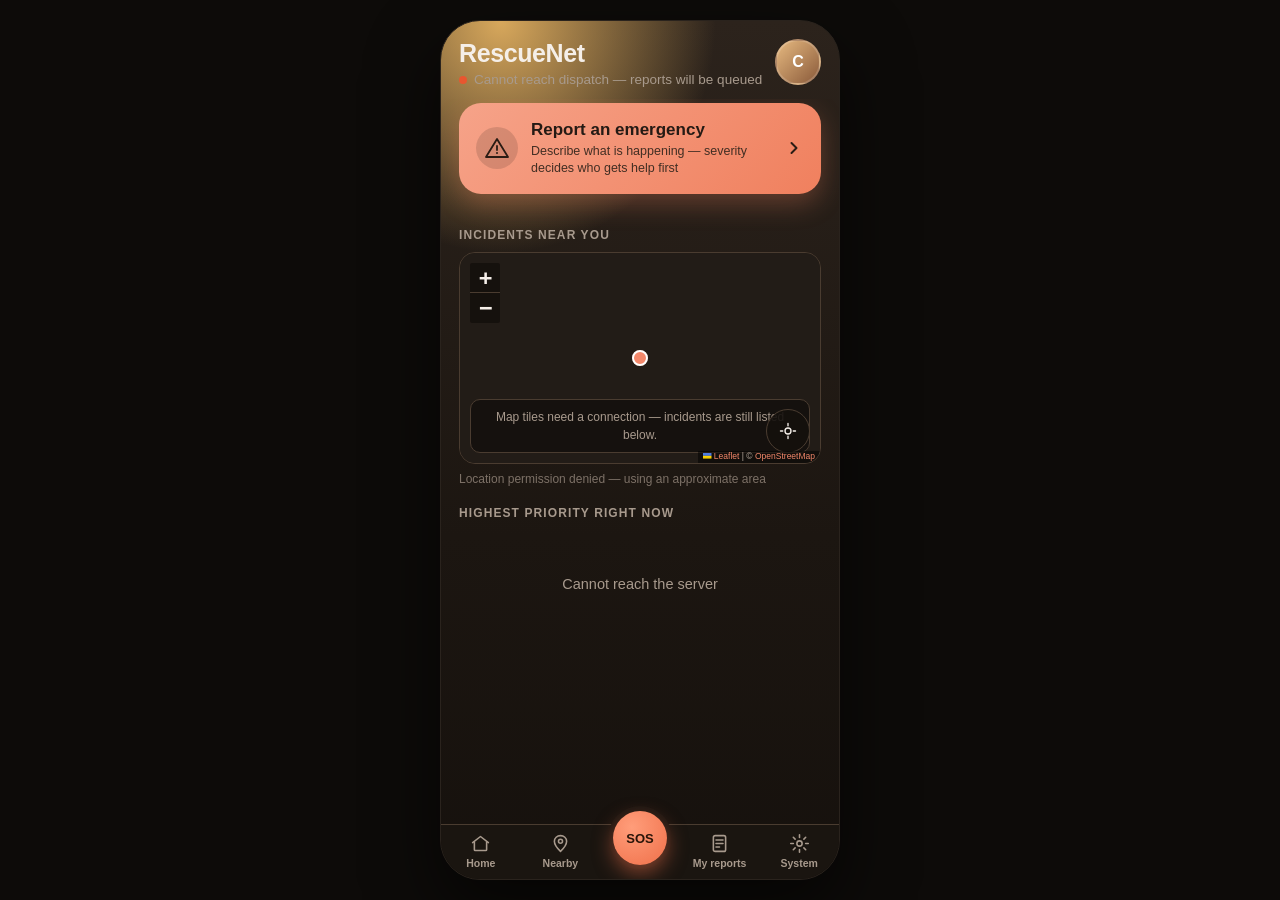
==== frontend/index.html @ 05606536 "Frontend: citizen PWA and control room, wired to the real backend Adapts the supplied mockup into tw" ====
<!DOCTYPE html>
<html lang="en">
<head>
<meta charset="UTF-8">
<!-- viewport-fit=cover so the app can paint under the notch and home bar; the
     safe-area insets in the CSS keep content clear of both. -->
<meta name="viewport" content="width=device-width, initial-scale=1, viewport-fit=cover, maximum-scale=5">
<meta name="theme-color" content="#16110d">
<meta name="apple-mobile-web-app-capable" content="yes">
<meta name="apple-mobile-web-app-status-bar-style" content="black-translucent">
<meta name="description" content="RescueNet — report an emergency and get help by severity, not by queue position.">
<title>RescueNet</title>
<link rel="manifest" href="manifest.webmanifest">
<link rel="icon" href="icons/icon.svg" type="image/svg+xml">
<link rel="apple-touch-icon" href="icons/icon-180.png">
<link rel="stylesheet" href="assets/leaflet/leaflet.css">
<link rel="stylesheet" href="css/base.css">
<link rel="stylesheet" href="css/citizen.css">
<script src="assets/leaflet/leaflet.js" defer></script>
</head>
<body>

<div class="app" id="app">

  <!-- ============================ HOME ============================ -->
  <section class="screen" id="screen-home" data-root>
    <header class="home-head">
      <div class="grow">
        <h1>RescueNet</h1>
        <p class="status-line" id="systemStatus">Checking system…</p>
      </div>
      <button class="avatar" id="identityBtn" aria-label="Your reporter identity"></button>
    </header>

    <div id="connBanner"></div>

    <div class="scroll home-body">
      <button class="report-cta" id="reportCta">
        <span class="report-cta-icon" aria-hidden="true">
          <svg width="24" height="24" viewBox="0 0 24 24" fill="none"><path d="M12 3L1 21H23L12 3Z" stroke="#2a1c14" stroke-width="1.8" stroke-linejoin="round"/><path d="M12 10V14" stroke="#2a1c14" stroke-width="1.8" stroke-linecap="round"/><circle cx="12" cy="17" r="1" fill="#2a1c14"/></svg>
        </span>
        <span class="grow">
          <strong>Report an emergency</strong>
          <em>Describe what is happening — severity decides who gets help first</em>
        </span>
        <svg width="20" height="20" viewBox="0 0 24 24" fill="none" aria-hidden="true"><path d="M9 6L15 12L9 18" stroke="#2a1c14" stroke-width="2.4" stroke-linecap="round" stroke-linejoin="round"/></svg>
      </button>

      <div class="stat-grid" id="statGrid"></div>

      <div class="section-title">Incidents near you</div>
      <div class="map-shell">
        <div id="homeMap" class="map-canvas"></div>
        <button class="recenter" id="recenterBtn" aria-label="Recentre the map">
          <svg width="18" height="18" viewBox="0 0 24 24" fill="none"><circle cx="12" cy="12" r="4" stroke="currentColor" stroke-width="1.8"/><path d="M12 2V5M12 19V22M2 12H5M19 12H22" stroke="currentColor" stroke-width="1.8" stroke-linecap="round"/></svg>
        </button>
      </div>
      <p class="tiny dim gps-line" id="gpsLine">Locating…</p>

      <div class="section-title">Highest priority right now</div>
      <div id="homeQueue" class="stack"></div>
    </div>

    <nav class="tabbar" id="tabbar"></nav>
  </section>

  <!-- ============================ REPORT ============================ -->
  <section class="screen" id="screen-report">
    <header class="topbar">
      <button class="icon-btn" data-back aria-label="Back">
        <svg width="24" height="24" viewBox="0 0 24 24" fill="none"><path d="M15 5L8 12L15 19" stroke="currentColor" stroke-width="2.2" stroke-linecap="round" stroke-linejoin="round"/></svg>
      </button>
      <h2>Report an emergency</h2>
      <span class="icon-btn" aria-hidden="true"></span>
    </header>

    <div class="scroll pad">
      <label class="field-label" for="reportText">What is happening?</label>
      <textarea id="reportText" class="textarea" maxlength="5000" rows="5"
        placeholder="Describe the incident. Mention people trapped, injuries, children or elderly if you can — it changes how urgently this is handled."></textarea>
      <div class="spread tiny dim">
        <span id="severityHint">The more detail, the more accurately it is ranked.</span>
        <span id="reportCount">0/5000</span>
      </div>

      <div class="section-title">Photograph (optional)</div>
      <div class="photo-row">
        <label class="photo-btn">
          <input type="file" accept="image/*" capture="environment" id="cameraInput" hidden>
          <svg width="22" height="22" viewBox="0 0 24 24" fill="none"><path d="M4 8C4 6.9 4.9 6 6 6H8L9.5 4H14.5L16 6H18C19.1 6 20 6.9 20 8V17C20 18.1 19.1 19 18 19H6C4.9 19 4 18.1 4 17V8Z" stroke="currentColor" stroke-width="1.8" stroke-linejoin="round"/><circle cx="12" cy="12.5" r="3.5" stroke="currentColor" stroke-width="1.8"/></svg>
          <span>Camera</span>
        </label>
        <label class="photo-btn">
          <input type="file" accept="image/*" id="galleryInput" hidden>
          <svg width="22" height="22" viewBox="0 0 24 24" fill="none"><rect x="3" y="5" width="18" height="14" rx="2" stroke="currentColor" stroke-width="1.8"/><circle cx="8.5" cy="10" r="1.6" stroke="currentColor" stroke-width="1.6"/><path d="M4 17L9 13L12 15.5L15 12L20 16" stroke="currentColor" stroke-width="1.8" stroke-linejoin="round" stroke-linecap="round"/></svg>
          <span>Gallery</span>
        </label>
      </div>
      <div id="photoPreview"></div>

      <div class="section-title">Location</div>
      <div class="card location-card">
        <div class="location-map" id="reportMap"></div>
        <div class="location-meta">
          <div class="spread">
            <span class="muted tiny">Coordinates</span>
            <span class="tiny" id="reportCoords">—</span>
          </div>
          <div class="spread">
            <span class="muted tiny">GPS accuracy</span>
            <span class="tiny" id="reportAccuracy">—</span>
          </div>
          <p class="tiny dim" id="reportGeoNote"></p>
        </div>
      </div>

      <button class="btn btn-primary submit-gap" id="submitReport">Submit report</button>
      <p class="tiny dim center-text" id="submitNote">
        Filed under <b id="submitPseudonym"></b>. No name or phone number is required.
      </p>
    </div>
  </section>

  <!-- ============================ SOS ============================ -->
  <section class="screen is-modal" id="screen-sos">
    <div class="sos-body">
      <p class="sos-kicker">Emergency SOS</p>
      <div class="countdown">
        <svg viewBox="0 0 260 260" aria-hidden="true">
          <circle class="ring-bg" cx="130" cy="130" r="120"></circle>
          <circle class="ring" id="sosRing" cx="130" cy="130" r="120"></circle>
        </svg>
        <div class="countdown-center">
          <div class="countdown-number" id="sosNumber">5</div>
          <div class="countdown-label" id="sosLabel">Sending in…</div>
        </div>
      </div>
      <p class="sos-explain" id="sosExplain">
        A maximum-urgency report will be filed at your current location.
      </p>
      <div class="sos-actions">
        <button class="btn btn-ghost sos-cancel" id="sosCancel">Cancel</button>
        <button class="btn sos-send" id="sosSendNow">Send now</button>
      </div>
    </div>
  </section>

  <!-- ============================ NEARBY ============================ -->
  <section class="screen" id="screen-nearby">
    <header class="topbar">
      <button class="icon-btn" data-back aria-label="Back">
        <svg width="24" height="24" viewBox="0 0 24 24" fill="none"><path d="M15 5L8 12L15 19" stroke="currentColor" stroke-width="2.2" stroke-linecap="round" stroke-linejoin="round"/></svg>
      </button>
      <h2>Nearby incidents</h2>
      <button class="icon-btn" id="nearbyRefresh" aria-label="Refresh">
        <svg width="20" height="20" viewBox="0 0 24 24" fill="none"><path d="M20 12A8 8 0 1 1 17.7 6.3" stroke="currentColor" stroke-width="1.9" stroke-linecap="round"/><path d="M20 4V9H15" stroke="currentColor" stroke-width="1.9" stroke-linecap="round" stroke-linejoin="round"/></svg>
      </button>
    </header>
    <div class="chips" id="nearbyFilters"></div>
    <div class="scroll pad" id="nearbyList"></div>
    <nav class="tabbar" data-tabbar></nav>
  </section>

  <!-- ============================ MY REPORTS ============================ -->
  <section class="screen" id="screen-mine">
    <header class="topbar">
      <button class="icon-btn" data-back aria-label="Back">
        <svg width="24" height="24" viewBox="0 0 24 24" fill="none"><path d="M15 5L8 12L15 19" stroke="currentColor" stroke-width="2.2" stroke-linecap="round" stroke-linejoin="round"/></svg>
      </button>
      <h2>My reports</h2>
      <button class="icon-btn" id="mineRefresh" aria-label="Refresh">
        <svg width="20" height="20" viewBox="0 0 24 24" fill="none"><path d="M20 12A8 8 0 1 1 17.7 6.3" stroke="currentColor" stroke-width="1.9" stroke-linecap="round"/><path d="M20 4V9H15" stroke="currentColor" stroke-width="1.9" stroke-linecap="round" stroke-linejoin="round"/></svg>
      </button>
    </header>
    <div class="scroll pad" id="mineList"></div>
    <nav class="tabbar" data-tabbar></nav>
  </section>

  <!-- ============================ REPORT DETAIL ============================ -->
  <section class="screen" id="screen-detail">
    <header class="topbar">
      <button class="icon-btn" data-back aria-label="Back">
        <svg width="24" height="24" viewBox="0 0 24 24" fill="none"><path d="M15 5L8 12L15 19" stroke="currentColor" stroke-width="2.2" stroke-linecap="round" stroke-linejoin="round"/></svg>
      </button>
      <h2>Report detail</h2>
      <span class="icon-btn" aria-hidden="true"></span>
    </header>
    <div class="scroll pad" id="detailBody"></div>
  </section>

  <!-- ============================ RESPONDERS ============================ -->
  <section class="screen" id="screen-responders">
    <header class="topbar">
      <button class="icon-btn" data-back aria-label="Back">
        <svg width="24" height="24" viewBox="0 0 24 24" fill="none"><path d="M15 5L8 12L15 19" stroke="currentColor" stroke-width="2.2" stroke-linecap="round" stroke-linejoin="round"/></svg>
      </button>
      <h2>Responders</h2>
      <button class="icon-btn" id="respondersRefresh" aria-label="Refresh">
        <svg width="20" height="20" viewBox="0 0 24 24" fill="none"><path d="M20 12A8 8 0 1 1 17.7 6.3" stroke="currentColor" stroke-width="1.9" stroke-linecap="round"/><path d="M20 4V9H15" stroke="currentColor" stroke-width="1.9" stroke-linecap="round" stroke-linejoin="round"/></svg>
      </button>
    </header>
    <div class="scroll pad" id="respondersList"></div>
    <nav class="tabbar" data-tabbar></nav>
  </section>

  <!-- ============================ SYSTEM ============================ -->
  <section class="screen" id="screen-system">
    <header class="topbar">
      <button class="icon-btn" data-back aria-label="Back">
        <svg width="24" height="24" viewBox="0 0 24 24" fill="none"><path d="M15 5L8 12L15 19" stroke="currentColor" stroke-width="2.2" stroke-linecap="round" stroke-linejoin="round"/></svg>
      </button>
      <h2>System &amp; transparency</h2>
      <span class="icon-btn" aria-hidden="true"></span>
    </header>
    <div class="scroll pad" id="systemBody"></div>
    <nav class="tabbar" data-tabbar></nav>
  </section>

</div>

<script type="module" src="js/citizen.js"></script>
</body>
</html>
---- frontend/assets/leaflet/leaflet.css ----
.leaflet-image-layer,.leaflet-layer,.leaflet-marker-icon,.leaflet-marker-shadow,.leaflet-pane,.leaflet-pane>canvas,.leaflet-pane>svg,.leaflet-tile,.leaflet-tile-container,.leaflet-zoom-box{position:absolute;left:0;top:0}.leaflet-container{overflow:hidden}.leaflet-marker-icon,.leaflet-marker-shadow,.leaflet-tile{-webkit-user-select:none;-moz-user-select:none;user-select:none;-webkit-user-drag:none}.leaflet-tile::selection{background:0 0}.leaflet-safari .leaflet-tile{image-rendering:-webkit-optimize-contrast}.leaflet-safari .leaflet-tile-container{width:1600px;height:1600px;-webkit-transform-origin:0 0}.leaflet-marker-icon,.leaflet-marker-shadow{display:block}.leaflet-container .leaflet-overlay-pane svg{max-width:none!important;max-height:none!important}.leaflet-container .leaflet-marker-pane img,.leaflet-container .leaflet-shadow-pane img,.leaflet-container .leaflet-tile,.leaflet-container .leaflet-tile-pane img,.leaflet-container img.leaflet-image-layer{max-width:none!important;max-height:none!important;width:auto;padding:0}.leaflet-container img.leaflet-tile{mix-blend-mode:plus-lighter}.leaflet-container.leaflet-touch-zoom{-ms-touch-action:pan-x pan-y;touch-action:pan-x pan-y}.leaflet-container.leaflet-touch-drag{-ms-touch-action:pinch-zoom;touch-action:none;touch-action:pinch-zoom}.leaflet-container.leaflet-touch-drag.leaflet-touch-zoom{-ms-touch-action:none;touch-action:none}.leaflet-container{-webkit-tap-highlight-color:transparent}.leaflet-container a{-webkit-tap-highlight-color:rgba(51,181,229,.4)}.leaflet-tile{filter:inherit;visibility:hidden}.leaflet-tile-loaded{visibility:inherit}.leaflet-zoom-box{width:0;height:0;-moz-box-sizing:border-box;box-sizing:border-box;z-index:800}.leaflet-overlay-pane svg{-moz-user-select:none}.leaflet-pane{z-index:400}.leaflet-tile-pane{z-index:200}.leaflet-overlay-pane{z-index:400}.leaflet-shadow-pane{z-index:500}.leaflet-marker-pane{z-index:600}.leaflet-tooltip-pane{z-index:650}.leaflet-popup-pane{z-index:700}.leaflet-map-pane canvas{z-index:100}.leaflet-map-pane svg{z-index:200}.leaflet-vml-shape{width:1px;height:1px}.lvml{behavior:url(#default#VML);display:inline-block;position:absolute}.leaflet-control{position:relative;z-index:800;pointer-events:visiblePainted;pointer-events:auto}.leaflet-bottom,.leaflet-top{position:absolute;z-index:1000;pointer-events:none}.leaflet-top{top:0}.leaflet-right{right:0}.leaflet-bottom{bottom:0}.leaflet-left{left:0}.leaflet-control{float:left;clear:both}.leaflet-right .leaflet-control{float:right}.leaflet-top .leaflet-control{margin-top:10px}.leaflet-bottom .leaflet-control{margin-bottom:10px}.leaflet-left .leaflet-control{margin-left:10px}.leaflet-right .leaflet-control{margin-right:10px}.leaflet-fade-anim .leaflet-popup{opacity:0;-webkit-transition:opacity .2s linear;-moz-transition:opacity .2s linear;transition:opacity .2s linear}.leaflet-fade-anim .leaflet-map-pane .leaflet-popup{opacity:1}.leaflet-zoom-animated{-webkit-transform-origin:0 0;-ms-transform-origin:0 0;transform-origin:0 0}svg.leaflet-zoom-animated{will-change:transform}.leaflet-zoom-anim .leaflet-zoom-animated{-webkit-transition:-webkit-transform .25s cubic-bezier(0,0,.25,1);-moz-transition:-moz-transform .25s cubic-bezier(0,0,.25,1);transition:transform .25s cubic-bezier(0,0,.25,1)}.leaflet-pan-anim .leaflet-tile,.leaflet-zoom-anim .leaflet-tile{-webkit-transition:none;-moz-transition:none;transition:none}.leaflet-zoom-anim .leaflet-zoom-hide{visibility:hidden}.leaflet-interactive{cursor:pointer}.leaflet-grab{cursor:-webkit-grab;cursor:-moz-grab;cursor:grab}.leaflet-crosshair,.leaflet-crosshair .leaflet-interactive{cursor:crosshair}.leaflet-control,.leaflet-popup-pane{cursor:auto}.leaflet-dragging .leaflet-grab,.leaflet-dragging .leaflet-grab .leaflet-interactive,.leaflet-dragging .leaflet-marker-draggable{cursor:move;cursor:-webkit-grabbing;cursor:-moz-grabbing;cursor:grabbing}.leaflet-image-layer,.leaflet-marker-icon,.leaflet-marker-shadow,.leaflet-pane>svg path,.leaflet-tile-container{pointer-events:none}.leaflet-image-layer.leaflet-interactive,.leaflet-marker-icon.leaflet-interactive,.leaflet-pane>svg path.leaflet-interactive,svg.leaflet-image-layer.leaflet-interactive path{pointer-events:visiblePainted;pointer-events:auto}.leaflet-container{background:#ddd;outline-offset:1px}.leaflet-container a{color:#0078a8}.leaflet-zoom-box{border:2px dotted #38f;background:rgba(255,255,255,.5)}.leaflet-container{font-family:"Helvetica Neue",Arial,Helvetica,sans-serif;font-size:12px;font-size:.75rem;line-height:1.5}.leaflet-bar{box-shadow:0 1px 5px rgba(0,0,0,.65);border-radius:4px}.leaflet-bar a{background-color:#fff;border-bottom:1px solid #ccc;width:26px;height:26px;line-height:26px;display:block;text-align:center;text-decoration:none;color:#000}.leaflet-bar a,.leaflet-control-layers-toggle{background-position:50% 50%;background-repeat:no-repeat;display:block}.leaflet-bar a:focus,.leaflet-bar a:hover{background-color:#f4f4f4}.leaflet-bar a:first-child{border-top-left-radius:4px;border-top-right-radius:4px}.leaflet-bar a:last-child{border-bottom-left-radius:4px;border-bottom-right-radius:4px;border-bottom:none}.leaflet-bar a.leaflet-disabled{cursor:default;background-color:#f4f4f4;color:#bbb}.leaflet-touch .leaflet-bar a{width:30px;height:30px;line-height:30px}.leaflet-touch .leaflet-bar a:first-child{border-top-left-radius:2px;border-top-right-radius:2px}.leaflet-touch .leaflet-bar a:last-child{border-bottom-left-radius:2px;border-bottom-right-radius:2px}.leaflet-control-zoom-in,.leaflet-control-zoom-out{font:bold 18px 'Lucida Console',Monaco,monospace;text-indent:1px}.leaflet-touch .leaflet-control-zoom-in,.leaflet-touch .leaflet-control-zoom-out{font-size:22px}.leaflet-control-layers{box-shadow:0 1px 5px rgba(0,0,0,.4);background:#fff;border-radius:5px}.leaflet-control-layers-toggle{background-image:url(images/layers.png);width:36px;height:36px}.leaflet-retina .leaflet-control-layers-toggle{background-image:url(images/layers-2x.png);background-size:26px 26px}.leaflet-touch .leaflet-control-layers-toggle{width:44px;height:44px}.leaflet-control-layers .leaflet-control-layers-list,.leaflet-control-layers-expanded .leaflet-control-layers-toggle{display:none}.leaflet-control-layers-expanded .leaflet-control-layers-list{display:block;position:relative}.leaflet-control-layers-expanded{padding:6px 10px 6px 6px;color:#333;background:#fff}.leaflet-control-layers-scrollbar{overflow-y:scroll;overflow-x:hidden;padding-right:5px}.leaflet-control-layers-selector{margin-top:2px;position:relative;top:1px}.leaflet-control-layers label{display:block;font-size:13px;font-size:1.08333em}.leaflet-control-layers-separator{height:0;border-top:1px solid #ddd;margin:5px -10px 5px -6px}.leaflet-default-icon-path{background-image:url(images/marker-icon.png)}.leaflet-container .leaflet-control-attribution{background:#fff;background:rgba(255,255,255,.8);margin:0}.leaflet-control-attribution,.leaflet-control-scale-line{padding:0 5px;color:#333;line-height:1.4}.leaflet-control-attribution a{text-decoration:none}.leaflet-control-attribution a:focus,.leaflet-control-attribution a:hover{text-decoration:underline}.leaflet-attribution-flag{display:inline!important;vertical-align:baseline!important;width:1em;height:.6669em}.leaflet-left .leaflet-control-scale{margin-left:5px}.leaflet-bottom .leaflet-control-scale{margin-bottom:5px}.leaflet-control-scale-line{border:2px solid #777;border-top:none;line-height:1.1;padding:2px 5px 1px;white-space:nowrap;-moz-box-sizing:border-box;box-sizing:border-box;background:rgba(255,255,255,.8);text-shadow:1px 1px #fff}.leaflet-control-scale-line:not(:first-child){border-top:2px solid #777;border-bottom:none;margin-top:-2px}.leaflet-control-scale-line:not(:first-child):not(:last-child){border-bottom:2px solid #777}.leaflet-touch .leaflet-bar,.leaflet-touch .leaflet-control-attribution,.leaflet-touch .leaflet-control-layers{box-shadow:none}.leaflet-touch .leaflet-bar,.leaflet-touch .leaflet-control-layers{border:2px solid rgba(0,0,0,.2);background-clip:padding-box}.leaflet-popup{position:absolute;text-align:center;margin-bottom:20px}.leaflet-popup-content-wrapper{padding:1px;text-align:left;border-radius:12px}.leaflet-popup-content{margin:13px 24px 13px 20px;line-height:1.3;font-size:13px;font-size:1.08333em;min-height:1px}.leaflet-popup-content p{margin:17px 0;margin:1.3em 0}.leaflet-popup-tip-container{width:40px;height:20px;position:absolute;left:50%;margin-top:-1px;margin-left:-20px;overflow:hidden;pointer-events:none}.leaflet-popup-tip{width:17px;height:17px;padding:1px;margin:-10px auto 0;pointer-events:auto;-webkit-transform:rotate(45deg);-moz-transform:rotate(45deg);-ms-transform:rotate(45deg);transform:rotate(45deg)}.leaflet-popup-content-wrapper,.leaflet-popup-tip{background:#fff;color:#333;box-shadow:0 3px 14px rgba(0,0,0,.4)}.leaflet-container a.leaflet-popup-close-button{position:absolute;top:0;right:0;border:none;text-align:center;width:24px;height:24px;font:16px/24px Tahoma,Verdana,sans-serif;color:#757575;text-decoration:none;background:0 0}.leaflet-container a.leaflet-popup-close-button:focus,.leaflet-container a.leaflet-popup-close-button:hover{color:#585858}.leaflet-popup-scrolled{overflow:auto}.leaflet-oldie .leaflet-popup-content-wrapper{-ms-zoom:1}.leaflet-oldie .leaflet-popup-tip{width:24px;margin:0 auto}.leaflet-oldie .leaflet-control-layers,.leaflet-oldie .leaflet-control-zoom,.leaflet-oldie .leaflet-popup-content-wrapper,.leaflet-oldie .leaflet-popup-tip{border:1px solid #999}.leaflet-div-icon{background:#fff;border:1px solid #666}.leaflet-tooltip{position:absolute;padding:6px;background-color:#fff;border:1px solid #fff;border-radius:3px;color:#222;white-space:nowrap;-webkit-user-select:none;-moz-user-select:none;-ms-user-select:none;user-select:none;pointer-events:none;box-shadow:0 1px 3px rgba(0,0,0,.4)}.leaflet-tooltip.leaflet-interactive{cursor:pointer;pointer-events:auto}.leaflet-tooltip-bottom:before,.leaflet-tooltip-left:before,.leaflet-tooltip-right:before,.leaflet-tooltip-top:before{position:absolute;pointer-events:none;border:6px solid transparent;background:0 0;content:""}.leaflet-tooltip-bottom{margin-top:6px}.leaflet-tooltip-top{margin-top:-6px}.leaflet-tooltip-bottom:before,.leaflet-tooltip-top:before{left:50%;margin-left:-6px}.leaflet-tooltip-top:before{bottom:0;margin-bottom:-12px;border-top-color:#fff}.leaflet-tooltip-bottom:before{top:0;margin-top:-12px;margin-left:-6px;border-bottom-color:#fff}.leaflet-tooltip-left{margin-left:-6px}.leaflet-tooltip-right{margin-left:6px}.leaflet-tooltip-left:before,.leaflet-tooltip-right:before{top:50%;margin-top:-6px}.leaflet-tooltip-left:before{right:0;margin-right:-12px;border-left-color:#fff}.leaflet-tooltip-right:before{left:0;margin-left:-12px;border-right-color:#fff}@media print{.leaflet-control{-webkit-print-color-adjust:exact;print-color-adjust:exact}}
---- frontend/css/base.css ----
/* RescueNet — shared tokens and primitives.
   Built mobile-first: the phone frame you see on a desktop is a presentation
   affordance only. On an actual handset the app is full-bleed and respects the
   device's safe areas. */

:root {
  --bg-deep: #16110d;
  --bg-panel: #241d1a;
  --bg-card: #2b221d;
  --bg-input: #1c1613;
  --text-primary: #f5efe9;
  --text-secondary: #a89a8d;
  --text-dim: #7d7167;
  --accent-coral: #f4886b;
  --accent-coral-dark: #e97a5c;
  --accent-green: #5fd97e;
  --accent-gold: #c99a5b;
  --accent-blue: #5b9dfc;
  --danger: #e8562f;
  --warn: #f5941f;
  --border-soft: #4a3c30;

  --sev-critical: #e94b3c;
  --sev-high: #f5701f;
  --sev-medium: #f5b91f;
  --sev-low: #7fb069;

  --r-sm: 10px;
  --r-md: 16px;
  --r-lg: 22px;
  --r-pill: 999px;

  /* Never smaller than this: a thumb is about 9 mm across. */
  --tap: 44px;

  --safe-top: env(safe-area-inset-top, 0px);
  --safe-bottom: env(safe-area-inset-bottom, 0px);
  --nav-h: 62px;
}

* { box-sizing: border-box; margin: 0; padding: 0; }

html, body {
  height: 100%;
  overscroll-behavior-y: none;
}

body {
  font-family: -apple-system, BlinkMacSystemFont, "Segoe UI", Roboto, Helvetica, Arial, sans-serif;
  background: var(--bg-deep);
  color: var(--text-primary);
  -webkit-font-smoothing: antialiased;
  -webkit-tap-highlight-color: transparent;
  text-size-adjust: 100%;
}

button, input, textarea, select { font: inherit; color: inherit; }
button { background: none; border: none; cursor: pointer; }

/* Every scroller gets momentum and hides its bar; the app is touch-first. */
/* The SOS button overhangs the tab bar by 26px, so any scroller that sits
   above one needs room for the last item to clear it. */
.scroll {
  overflow-y: auto;
  -webkit-overflow-scrolling: touch;
  scrollbar-width: none;
}
.scroll::-webkit-scrollbar { display: none; }

/* --- App shell -------------------------------------------------------- */

.app {
  position: relative;
  width: 100%;
  /* dvh, not vh: mobile browser chrome hides and shows as you scroll and vh
     does not account for it, which leaves the bottom nav cut off. */
  height: 100dvh;
  overflow: hidden;
  background:
    radial-gradient(120% 60% at 15% 0%, #d8a85c 0%, rgba(216, 168, 92, 0) 45%),
    linear-gradient(180deg, #2c231c 0%, #1c1611 60%, #16110d 100%);
}

/* Desktop only: present the app inside a device frame so it reads as a phone
   app rather than a stretched web page. Never applies on a real handset. */
@media (min-width: 480px) and (min-height: 720px) {
  body {
    display: flex;
    align-items: center;
    justify-content: center;
    background: #0d0b09;
    padding: 20px;
  }
  .app {
    width: 400px;
    height: 860px;
    max-height: calc(100dvh - 40px);
    border-radius: 40px;
    box-shadow: 0 30px 70px rgba(0, 0, 0, 0.6);
    border: 1px solid #2a231d;
  }
}

.screen {
  position: absolute;
  inset: 0;
  display: flex;
  flex-direction: column;
  transform: translateX(100%);
  transition: transform 0.32s cubic-bezier(0.4, 0, 0.2, 1);
  background: var(--bg-deep);
  z-index: 2;
}
.screen[data-root] {
  transform: none;
  background: transparent;
  z-index: 1;
}
.screen.is-active { transform: translateX(0); }
.screen.is-modal { transform: translateY(100%); }
.screen.is-modal.is-active { transform: translateY(0); }

@media (prefers-reduced-motion: reduce) {
  .screen { transition: none; }
}

/* --- Header ------------------------------------------------------------ */

.topbar {
  display: flex;
  align-items: center;
  gap: 8px;
  padding: calc(var(--safe-top) + 12px) 12px 10px;
  flex-shrink: 0;
}
.topbar h2 {
  flex: 1;
  font-size: 18px;
  font-weight: 700;
  letter-spacing: -0.2px;
  text-align: center;
}
.icon-btn {
  width: var(--tap);
  height: var(--tap);
  display: grid;
  place-items: center;
  border-radius: var(--r-sm);
  color: var(--text-primary);
  flex-shrink: 0;
}
.icon-btn:active { background: rgba(255, 255, 255, 0.08); }

/* --- Bottom navigation -------------------------------------------------- */

.tabbar {
  display: flex;
  align-items: stretch;
  background: rgba(28, 22, 17, 0.96);
  backdrop-filter: blur(12px);
  border-top: 1px solid var(--border-soft);
  padding-bottom: var(--safe-bottom);
  flex-shrink: 0;
}
.tabbar button {
  flex: 1;
  min-height: var(--tap);
  padding: 8px 2px 10px;
  display: flex;
  flex-direction: column;
  align-items: center;
  gap: 3px;
  color: var(--text-secondary);
  font-size: 10.5px;
  font-weight: 600;
}
.tabbar button.is-active { color: var(--accent-gold); }
.tabbar .sos-tab {
  color: #2a1509;
  font-size: 13px;
  font-weight: 800;
  justify-content: center;
  gap: 0;
  position: relative;
}
.tabbar .sos-tab span {
  width: 54px;
  height: 54px;
  margin-top: -26px;
  border-radius: 50%;
  display: grid;
  place-items: center;
  background: radial-gradient(circle at 35% 30%, #ff9d7a, #f0704a);
  box-shadow: 0 8px 20px rgba(240, 112, 74, 0.5), 0 0 0 5px #1c1611;
}

/* --- Building blocks ---------------------------------------------------- */

.card {
  background: var(--bg-card);
  border: 1px solid var(--border-soft);
  border-radius: var(--r-md);
  padding: 14px;
}

.btn {
  min-height: var(--tap);
  padding: 13px 18px;
  border-radius: var(--r-pill);
  font-size: 16px;
  font-weight: 700;
  display: flex;
  align-items: center;
  justify-content: center;
  gap: 8px;
  transition: transform 0.12s ease, opacity 0.2s ease;
}
.btn:active { transform: scale(0.98); }
.btn[disabled] { opacity: 0.5; pointer-events: none; }
.btn-primary {
  background: linear-gradient(90deg, #f4886b, #f5a623);
  color: #1c0f06;
  box-shadow: 0 8px 22px rgba(244, 136, 107, 0.35);
  width: 100%;
}
.btn-ghost {
  border: 1px solid var(--border-soft);
  color: var(--text-primary);
}
.btn-sm {
  min-height: 36px;
  padding: 8px 14px;
  font-size: 13.5px;
  border-radius: var(--r-sm);
}

.pill {
  display: inline-flex;
  align-items: center;
  gap: 6px;
  padding: 4px 10px;
  border-radius: var(--r-pill);
  font-size: 11.5px;
  font-weight: 700;
  letter-spacing: 0.2px;
  white-space: nowrap;
}

.muted { color: var(--text-secondary); }
.dim { color: var(--text-dim); }
.tiny { font-size: 12px; }
.row { display: flex; align-items: center; gap: 10px; }
.spread { display: flex; align-items: center; justify-content: space-between; gap: 10px; }
.stack { display: flex; flex-direction: column; gap: 10px; }
.grow { flex: 1; min-width: 0; }
.truncate { overflow: hidden; text-overflow: ellipsis; white-space: nowrap; }

.section-title {
  font-size: 12px;
  font-weight: 700;
  letter-spacing: 1.1px;
  text-transform: uppercase;
  color: var(--text-secondary);
  margin: 20px 0 10px;
}

/* Severity is the product's core signal, so it gets a consistent visual scale. */
.sev-critical { --sev: var(--sev-critical); }
.sev-high { --sev: var(--sev-high); }
.sev-medium { --sev: var(--sev-medium); }
.sev-low { --sev: var(--sev-low); }
.sev-bar { height: 4px; width: 100%; background: var(--sev, var(--border-soft)); }
.sev-chip {
  background: color-mix(in srgb, var(--sev, #888) 22%, transparent);
  color: var(--sev, #aaa);
}

.status-chip { background: rgba(255, 255, 255, 0.08); color: var(--text-secondary); }
.status-queued { background: rgba(201, 154, 91, 0.18); color: var(--accent-gold); }
.status-flagged { background: rgba(232, 86, 47, 0.18); color: #ff8a75; }
.status-assigned,
.status-acknowledged,
.status-en_route,
.status-on_scene { background: rgba(91, 157, 252, 0.18); color: var(--accent-blue); }
.status-resolved,
.status-closed { background: rgba(95, 217, 126, 0.18); color: var(--accent-green); }
.status-rejected { background: rgba(255, 255, 255, 0.06); color: var(--text-dim); }

/* --- Feedback ----------------------------------------------------------- */

.toast {
  position: fixed;
  left: 50%;
  bottom: calc(var(--nav-h) + var(--safe-bottom) + 18px);
  transform: translate(-50%, 12px);
  max-width: min(90vw, 340px);
  background: #23201d;
  border: 1px solid var(--border-soft);
  padding: 12px 18px;
  border-radius: var(--r-pill);
  font-size: 14px;
  font-weight: 600;
  text-align: center;
  box-shadow: 0 12px 30px rgba(0, 0, 0, 0.5);
  opacity: 0;
  pointer-events: none;
  transition: opacity 0.22s ease, transform 0.22s ease;
  z-index: 60;
}
.toast.show { opacity: 1; transform: translate(-50%, 0); }
.toast.err { border-color: var(--danger); color: #ffc4b5; }
.toast.ok { border-color: var(--accent-green); color: #c9f3d5; }

.banner {
  display: flex;
  align-items: center;
  gap: 10px;
  padding: 10px 14px;
  font-size: 13px;
  font-weight: 600;
  flex-shrink: 0;
}
.banner-offline { background: #4a2f14; color: #ffd9a8; }
.banner-sync { background: #17381f; color: #b8f0c8; }

.empty {
  text-align: center;
  padding: 44px 20px;
  color: var(--text-secondary);
  font-size: 14.5px;
  line-height: 1.5;
}

.skeleton {
  background: linear-gradient(90deg, #2b221d 25%, #362b24 50%, #2b221d 75%);
  background-size: 200% 100%;
  animation: shimmer 1.3s infinite;
  border-radius: var(--r-md);
  height: 74px;
}
@keyframes shimmer { to { background-position: -200% 0; } }

/* --- Map ---------------------------------------------------------------- */

.leaflet-container { background: #221c17; font-family: inherit; }
/* The OSM raster tiles are light; invert them so the map belongs to the dark UI. */
.leaflet-tile-pane { filter: invert(92%) hue-rotate(180deg) brightness(0.95) contrast(0.9) saturate(0.7); }
.leaflet-control-zoom { border: none !important; }
.leaflet-control-zoom a {
  background: rgba(20, 16, 13, 0.9) !important;
  color: var(--text-primary) !important;
  border-color: var(--border-soft) !important;
}
.leaflet-control-attribution {
  font-size: 8.5px !important;
  background: rgba(0, 0, 0, 0.5) !important;
  color: #b9aca0 !important;
}
.leaflet-control-attribution a { color: var(--accent-coral) !important; }

.user-marker { position: relative; width: 16px; height: 16px; }
.user-marker i {
  position: absolute;
  top: 50%; left: 50%;
  width: 16px; height: 16px;
  border-radius: 50%;
  transform: translate(-50%, -50%);
}
.user-marker .pulse { background: rgba(244, 136, 107, 0.5); animation: pulse 1.9s ease-out infinite; }
.user-marker .dot { background: var(--accent-coral); border: 2px solid #fff; }
@keyframes pulse {
  0% { transform: translate(-50%, -50%) scale(1); opacity: 0.75; }
  100% { transform: translate(-50%, -50%) scale(3.2); opacity: 0; }
}
@media (prefers-reduced-motion: reduce) { .user-marker .pulse { animation: none; } }

.incident-marker {
  width: 14px; height: 14px;
  border-radius: 50%;
  border: 2px solid rgba(0, 0, 0, 0.5);
  box-shadow: 0 0 10px 2px var(--sev, #888);
  background: var(--sev, #888);
}

.map-note {
  position: absolute;
  inset: auto 10px 10px 10px;
  background: rgba(20, 16, 13, 0.88);
  border: 1px solid var(--border-soft);
  border-radius: var(--r-sm);
  padding: 8px 12px;
  font-size: 12px;
  color: var(--text-secondary);
  z-index: 500;
  text-align: center;
}
---- frontend/css/citizen.css ----
/* Citizen app screens. */

.home-head {
  display: flex;
  align-items: flex-start;
  gap: 12px;
  padding: calc(var(--safe-top) + 18px) 18px 12px;
  flex-shrink: 0;
}
.home-head h1 {
  font-size: 25px;
  font-weight: 800;
  letter-spacing: -0.4px;
}
.status-line {
  margin-top: 4px;
  font-size: 13.5px;
  color: var(--text-secondary);
  display: flex;
  align-items: center;
  gap: 7px;
}
.status-line .dot {
  width: 8px; height: 8px;
  border-radius: 50%;
  background: var(--text-dim);
  flex-shrink: 0;
}
.status-line.ok .dot { background: var(--accent-green); box-shadow: 0 0 8px rgba(95, 217, 126, 0.7); }
.status-line.bad .dot { background: var(--danger); }

.avatar {
  width: 46px; height: 46px;
  border-radius: 50%;
  background: linear-gradient(135deg, #e6b980, #8a5a3a);
  border: 2px solid rgba(255, 255, 255, 0.16);
  color: #fff;
  font-weight: 700;
  font-size: 16px;
  flex-shrink: 0;
}

.home-body { flex: 1; padding: 4px 18px 46px; }
.pad { flex: 1; padding: 6px 18px 46px; }
.center-text { text-align: center; }

/* --- Report call to action --------------------------------------------- */

.report-cta {
  width: 100%;
  display: flex;
  align-items: center;
  gap: 13px;
  text-align: left;
  background: linear-gradient(135deg, #f6a389, #f0805e);
  border-radius: var(--r-lg);
  padding: 17px;
  color: #241a14;
  box-shadow: 0 10px 26px rgba(240, 128, 94, 0.3);
  transition: transform 0.12s ease;
}
.report-cta:active { transform: scale(0.985); }
.report-cta-icon {
  width: 42px; height: 42px;
  border-radius: 50%;
  background: rgba(0, 0, 0, 0.13);
  display: grid;
  place-items: center;
  flex-shrink: 0;
}
.report-cta strong { display: block; font-size: 17px; font-weight: 800; }
.report-cta em {
  display: block;
  font-style: normal;
  font-size: 12.5px;
  margin-top: 3px;
  color: #422e23;
  line-height: 1.35;
}

/* --- Stats -------------------------------------------------------------- */

.stat-grid {
  display: grid;
  grid-template-columns: repeat(3, 1fr);
  gap: 9px;
  margin-top: 14px;
}
.stat {
  background: var(--bg-card);
  border: 1px solid var(--border-soft);
  border-radius: var(--r-md);
  padding: 12px 8px;
  text-align: center;
}
.stat b { display: block; font-size: 21px; font-weight: 800; line-height: 1.1; }
.stat span {
  display: block;
  font-size: 10.5px;
  color: var(--text-secondary);
  margin-top: 3px;
  font-weight: 600;
  letter-spacing: 0.2px;
}

/* --- Map ---------------------------------------------------------------- */

.map-shell {
  position: relative;
  border-radius: var(--r-md);
  overflow: hidden;
  border: 1px solid var(--border-soft);
}
.map-canvas { height: 210px; width: 100%; }
.recenter {
  position: absolute;
  right: 10px; bottom: 10px;
  width: var(--tap); height: var(--tap);
  border-radius: 50%;
  background: rgba(20, 16, 13, 0.9);
  border: 1px solid var(--border-soft);
  color: var(--text-primary);
  display: grid;
  place-items: center;
  z-index: 500;
}
.gps-line { margin-top: 8px; }

/* --- Incident rows ------------------------------------------------------ */

.incident {
  display: block;
  width: 100%;
  text-align: left;
  background: var(--bg-card);
  border: 1px solid var(--border-soft);
  border-radius: var(--r-md);
  overflow: hidden;
  transition: transform 0.12s ease;
}
.incident:active { transform: scale(0.99); }
.incident-body { padding: 12px 14px; display: flex; gap: 11px; align-items: flex-start; }
.rank {
  width: 26px; height: 26px;
  border-radius: 8px;
  background: rgba(255, 255, 255, 0.07);
  display: grid;
  place-items: center;
  font-size: 12.5px;
  font-weight: 800;
  color: var(--text-secondary);
  flex-shrink: 0;
}
.incident-text {
  font-size: 14.5px;
  line-height: 1.4;
  display: -webkit-box;
  -webkit-line-clamp: 2;
  -webkit-box-orient: vertical;
  overflow: hidden;
}
.incident-meta {
  display: flex;
  flex-wrap: wrap;
  gap: 6px;
  align-items: center;
  margin-top: 7px;
}

/* --- Report form -------------------------------------------------------- */

.field-label {
  display: block;
  font-size: 13.5px;
  font-weight: 700;
  color: var(--text-secondary);
  margin: 10px 0 8px;
}
.textarea {
  width: 100%;
  background: var(--bg-input);
  border: 1.5px solid var(--border-soft);
  border-radius: var(--r-md);
  padding: 14px;
  font-size: 16px; /* below 16px iOS zooms the whole page on focus */
  line-height: 1.45;
  resize: none;
  min-height: 128px;
}
.textarea:focus { outline: none; border-color: var(--accent-coral); }
.textarea::placeholder { color: var(--text-dim); }

.photo-row { display: flex; gap: 10px; }
.photo-btn {
  flex: 1;
  min-height: var(--tap);
  display: flex;
  align-items: center;
  justify-content: center;
  gap: 9px;
  background: var(--bg-card);
  border: 1px solid var(--border-soft);
  border-radius: var(--r-md);
  padding: 13px;
  font-size: 14.5px;
  font-weight: 600;
  cursor: pointer;
}
.photo-btn:active { background: #332720; }

.preview {
  position: relative;
  margin-top: 12px;
  border-radius: var(--r-md);
  overflow: hidden;
  border: 1px solid var(--border-soft);
}
.preview img { display: block; width: 100%; max-height: 220px; object-fit: cover; }
.preview-drop {
  position: absolute;
  top: 8px; right: 8px;
  width: 34px; height: 34px;
  border-radius: 50%;
  background: rgba(0, 0, 0, 0.65);
  color: #fff;
  display: grid;
  place-items: center;
  font-size: 18px;
  line-height: 1;
}
.preview-note {
  padding: 8px 12px;
  font-size: 12px;
  color: var(--text-secondary);
  background: var(--bg-card);
}

.location-card { padding: 0; overflow: hidden; }
.location-map { height: 150px; width: 100%; }
.location-meta { padding: 12px 14px; display: flex; flex-direction: column; gap: 7px; }
.submit-gap { margin-top: 22px; }

/* --- SOS ---------------------------------------------------------------- */

#screen-sos {
  background: radial-gradient(120% 70% at 50% 25%, #7a1414 0%, #2a0606 55%, #150303 100%);
  z-index: 40;
}
.sos-body {
  flex: 1;
  display: flex;
  flex-direction: column;
  align-items: center;
  justify-content: center;
  gap: 22px;
  padding: calc(var(--safe-top) + 24px) 22px calc(var(--safe-bottom) + 28px);
}
.sos-kicker {
  font-size: 13px;
  letter-spacing: 2.4px;
  text-transform: uppercase;
  font-weight: 800;
  color: #ffb3a5;
}
.countdown {
  position: relative;
  width: min(64vw, 240px);
  aspect-ratio: 1;
  display: grid;
  place-items: center;
}
.countdown svg {
  position: absolute;
  inset: 0;
  width: 100%; height: 100%;
  filter: drop-shadow(0 0 16px rgba(255, 90, 70, 0.6));
}
.ring-bg { fill: none; stroke: rgba(255, 255, 255, 0.13); stroke-width: 6; }
.ring {
  fill: none;
  stroke: #ff8a75;
  stroke-width: 6;
  stroke-linecap: round;
  stroke-dasharray: 754;
  stroke-dashoffset: 0;
  transform: rotate(-90deg);
  transform-origin: 50% 50%;
  transition: stroke-dashoffset 1s linear;
}
.countdown-center { text-align: center; z-index: 1; }
.countdown-number {
  font-size: clamp(56px, 20vw, 84px);
  font-weight: 800;
  line-height: 1;
  text-shadow: 0 0 26px rgba(255, 120, 100, 0.85);
}
.countdown-label { font-size: 15px; color: #f0d9d4; margin-top: 8px; }
.sos-explain {
  font-size: 14px;
  color: #f0cfc8;
  text-align: center;
  line-height: 1.45;
  max-width: 300px;
}
.sos-actions { width: 100%; max-width: 340px; display: flex; flex-direction: column; gap: 11px; }
.sos-cancel {
  background: rgba(255, 255, 255, 0.08);
  border-color: rgba(255, 160, 145, 0.45);
  color: #fff;
}
.sos-send {
  background: linear-gradient(135deg, #ffb199, #ff6b52);
  color: #2a0f08;
  font-weight: 800;
}

/* --- Chips / filters ---------------------------------------------------- */

.chips {
  display: flex;
  gap: 8px;
  padding: 4px 18px 12px;
  overflow-x: auto;
  scrollbar-width: none;
  flex-shrink: 0;
}
.chips::-webkit-scrollbar { display: none; }
.chip {
  min-height: 36px;
  padding: 8px 15px;
  border-radius: var(--r-pill);
  background: var(--bg-card);
  border: 1px solid var(--border-soft);
  font-size: 13.5px;
  font-weight: 600;
  color: var(--text-secondary);
  white-space: nowrap;
  flex-shrink: 0;
}
.chip.is-active {
  background: var(--accent-gold);
  border-color: var(--accent-gold);
  color: #2a1c0a;
}

/* --- Detail ------------------------------------------------------------- */

.detail-head { border-left: 4px solid var(--sev, var(--border-soft)); padding-left: 12px; }
.detail-text { font-size: 16px; line-height: 1.5; margin-top: 4px; }

.score-block { margin-top: 14px; }
.score-head { display: flex; align-items: baseline; gap: 8px; }
.score-value { font-size: 32px; font-weight: 800; line-height: 1; color: var(--sev, var(--text-primary)); }
.score-max { font-size: 14px; color: var(--text-secondary); }

.reason {
  display: flex;
  align-items: center;
  gap: 10px;
  padding: 9px 0;
  border-bottom: 1px solid rgba(255, 255, 255, 0.06);
  font-size: 13.5px;
}
.reason:last-child { border-bottom: none; }
.reason-code { flex: 1; min-width: 0; }
.reason-code b { display: block; font-weight: 600; }
.reason-weight {
  font-variant-numeric: tabular-nums;
  font-weight: 800;
  font-size: 14px;
  flex-shrink: 0;
}
.reason-weight.plus { color: var(--accent-green); }
.reason-weight.minus { color: var(--danger); }
.reason-total {
  display: flex;
  justify-content: space-between;
  padding-top: 11px;
  margin-top: 4px;
  border-top: 1px solid var(--border-soft);
  font-weight: 800;
  font-size: 14.5px;
}

.timeline { position: relative; padding-left: 22px; }
.timeline::before {
  content: '';
  position: absolute;
  left: 5px; top: 6px; bottom: 6px;
  width: 2px;
  background: var(--border-soft);
}
.tl-step { position: relative; padding: 7px 0; font-size: 14px; }
.tl-step::before {
  content: '';
  position: absolute;
  left: -21px; top: 13px;
  width: 12px; height: 12px;
  border-radius: 50%;
  background: var(--bg-deep);
  border: 2px solid var(--border-soft);
}
.tl-step.done::before { background: var(--accent-green); border-color: var(--accent-green); }
.tl-step.current::before { background: var(--accent-coral); border-color: var(--accent-coral); }
.tl-step.done, .tl-step.current { color: var(--text-primary); }
.tl-step { color: var(--text-dim); }

/* --- Responders --------------------------------------------------------- */

.responder {
  display: flex;
  align-items: center;
  gap: 12px;
  background: var(--bg-card);
  border: 1px solid var(--border-soft);
  border-radius: var(--r-md);
  padding: 13px 14px;
}
.responder-badge {
  width: 42px; height: 42px;
  border-radius: 12px;
  display: grid;
  place-items: center;
  background: #3b2a20;
  color: var(--accent-gold);
  flex-shrink: 0;
}
.load-track {
  height: 6px;
  border-radius: 3px;
  background: rgba(255, 255, 255, 0.09);
  overflow: hidden;
  margin-top: 7px;
}
.load-fill { height: 100%; border-radius: 3px; background: var(--accent-gold); }
.load-fill.full { background: var(--danger); }

/* --- System / governance ------------------------------------------------ */

.honest {
  background: rgba(91, 157, 252, 0.1);
  border: 1px solid rgba(91, 157, 252, 0.4);
  border-radius: var(--r-md);
  padding: 14px;
  font-size: 14px;
  line-height: 1.5;
  color: #cfe0f7;
}
.kv {
  display: flex;
  justify-content: space-between;
  gap: 12px;
  padding: 9px 0;
  border-bottom: 1px solid rgba(255, 255, 255, 0.06);
  font-size: 13.5px;
}
.kv:last-child { border-bottom: none; }
.kv span:first-child { color: var(--text-secondary); }
.kv span:last-child { font-weight: 600; text-align: right; }

.outbox-item {
  display: flex;
  gap: 10px;
  align-items: flex-start;
  padding: 11px 0;
  border-bottom: 1px solid rgba(255, 255, 255, 0.06);
  font-size: 13.5px;
}
.outbox-item:last-child { border-bottom: none; }
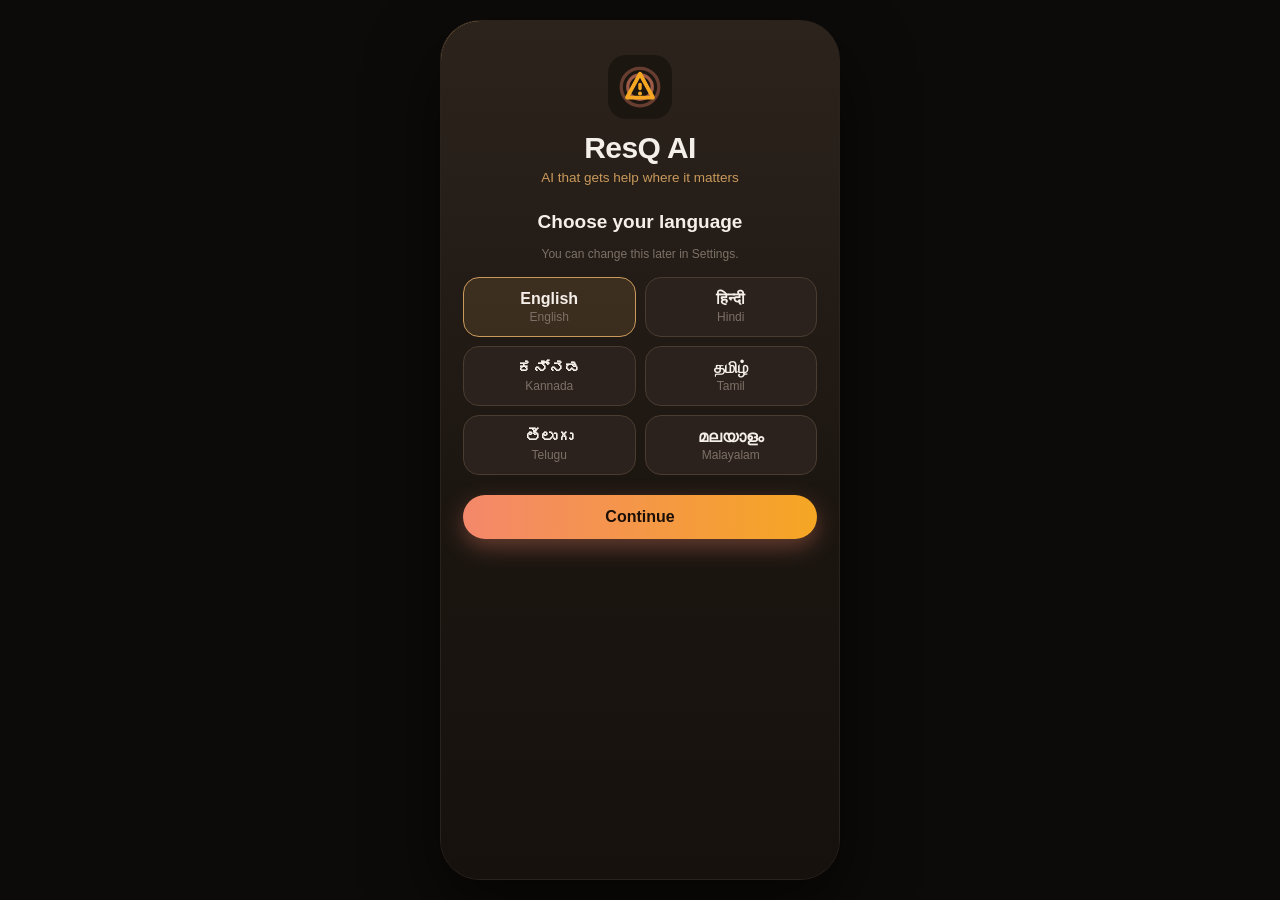
==== commit 5393474c: "Rename to ResQ AI; split citizen and control-room experiences Same application, upgraded. The dark/o" ====
--- a/frontend/index.html
+++ b/frontend/index.html
@@ -2,14 +2,12 @@
 <html lang="en">
 <head>
 <meta charset="UTF-8">
-<!-- viewport-fit=cover so the app can paint under the notch and home bar; the
-     safe-area insets in the CSS keep content clear of both. -->
 <meta name="viewport" content="width=device-width, initial-scale=1, viewport-fit=cover, maximum-scale=5">
 <meta name="theme-color" content="#16110d">
 <meta name="apple-mobile-web-app-capable" content="yes">
 <meta name="apple-mobile-web-app-status-bar-style" content="black-translucent">
-<meta name="description" content="RescueNet — report an emergency and get help by severity, not by queue position.">
-<title>RescueNet</title>
+<meta name="description" content="ResQ AI — AI that gets help where it matters.">
+<title>ResQ AI</title>
 <link rel="manifest" href="manifest.webmanifest">
 <link rel="icon" href="icons/icon.svg" type="image/svg+xml">
 <link rel="apple-touch-icon" href="icons/icon-180.png">
@@ -22,14 +20,58 @@
 
 <div class="app" id="app">
 
-  <!-- ============================ HOME ============================ -->
+  <!-- ======================= ONBOARDING ======================= -->
+  <section class="screen is-modal onboard" id="screen-onboard" style="z-index:50">
+    <div class="onboard-body scroll">
+      <div class="brand-lockup">
+        <img src="icons/icon.svg" alt="" width="64" height="64">
+        <h1>ResQ AI</h1>
+        <p class="brand-tagline" data-i18n="app.tagline">AI that gets help where it matters</p>
+      </div>
+
+      <div id="onboardStep1">
+        <h2 class="onboard-h" data-i18n="onboard.language">Choose your language</h2>
+        <p class="tiny dim center-text" data-i18n="onboard.languageHint"></p>
+        <div class="lang-list" id="langList"></div>
+        <button class="btn btn-primary" id="langContinue" data-i18n="onboard.continue">Continue</button>
+      </div>
+
+      <div id="onboardStep2" hidden>
+        <h2 class="onboard-h" data-i18n="onboard.how">How would you like to use ResQ AI?</h2>
+        <button class="mode-card" id="modeAnon">
+          <span class="mode-icon" aria-hidden="true">
+            <svg width="24" height="24" viewBox="0 0 24 24" fill="none"><circle cx="12" cy="8" r="3.4" stroke="currentColor" stroke-width="1.8"/><path d="M5 20c0-3.6 3.1-6 7-6s7 2.4 7 6" stroke="currentColor" stroke-width="1.8" stroke-linecap="round"/></svg>
+          </span>
+          <span class="grow">
+            <strong data-i18n="onboard.anon">Continue anonymously</strong>
+            <em data-i18n="onboard.anonHint"></em>
+          </span>
+        </button>
+        <button class="mode-card" id="modeAccount">
+          <span class="mode-icon" aria-hidden="true">
+            <svg width="24" height="24" viewBox="0 0 24 24" fill="none"><path d="M12 3L19 6v5c0 5-3 8.5-7 10-4-1.5-7-5-7-10V6l7-3Z" stroke="currentColor" stroke-width="1.8" stroke-linejoin="round"/><path d="M9.5 12l1.8 1.8L15 10" stroke="currentColor" stroke-width="1.8" stroke-linecap="round" stroke-linejoin="round"/></svg>
+          </span>
+          <span class="grow">
+            <strong data-i18n="onboard.account">Create / Sign in</strong>
+            <em data-i18n="onboard.accountHint"></em>
+          </span>
+        </button>
+        <p class="tiny dim center-text" style="margin-top:14px">
+          No password is required in this prototype — an account here means an
+          emergency profile stored on this device.
+        </p>
+      </div>
+    </div>
+  </section>
+
+  <!-- ======================= HOME ======================= -->
   <section class="screen" id="screen-home" data-root>
     <header class="home-head">
       <div class="grow">
-        <h1>RescueNet</h1>
-        <p class="status-line" id="systemStatus">Checking system…</p>
-      </div>
-      <button class="avatar" id="identityBtn" aria-label="Your reporter identity"></button>
+        <h1>ResQ AI</h1>
+        <p class="status-line" id="systemStatus"><span class="dot"></span><span data-i18n="app.tagline"></span></p>
+      </div>
+      <button class="avatar" id="identityBtn" data-i18n-label="profile.title"></button>
     </header>
 
     <div id="connBanner"></div>
@@ -40,119 +82,155 @@
           <svg width="24" height="24" viewBox="0 0 24 24" fill="none"><path d="M12 3L1 21H23L12 3Z" stroke="#2a1c14" stroke-width="1.8" stroke-linejoin="round"/><path d="M12 10V14" stroke="#2a1c14" stroke-width="1.8" stroke-linecap="round"/><circle cx="12" cy="17" r="1" fill="#2a1c14"/></svg>
         </span>
         <span class="grow">
-          <strong>Report an emergency</strong>
-          <em>Describe what is happening — severity decides who gets help first</em>
+          <strong data-i18n="home.reportTitle">Report an emergency</strong>
+          <em data-i18n="home.reportSub"></em>
         </span>
         <svg width="20" height="20" viewBox="0 0 24 24" fill="none" aria-hidden="true"><path d="M9 6L15 12L9 18" stroke="#2a1c14" stroke-width="2.4" stroke-linecap="round" stroke-linejoin="round"/></svg>
       </button>
 
+      <div id="activeHelp"></div>
+
       <div class="stat-grid" id="statGrid"></div>
 
-      <div class="section-title">Incidents near you</div>
+      <div class="section-title" data-i18n="home.publicSafety">Public safety near you</div>
       <div class="map-shell">
         <div id="homeMap" class="map-canvas"></div>
-        <button class="recenter" id="recenterBtn" aria-label="Recentre the map">
+        <button class="recenter" id="recenterBtn" data-i18n-label="common.refresh">
           <svg width="18" height="18" viewBox="0 0 24 24" fill="none"><circle cx="12" cy="12" r="4" stroke="currentColor" stroke-width="1.8"/><path d="M12 2V5M12 19V22M2 12H5M19 12H22" stroke="currentColor" stroke-width="1.8" stroke-linecap="round"/></svg>
         </button>
       </div>
-      <p class="tiny dim gps-line" id="gpsLine">Locating…</p>
-
-      <div class="section-title">Highest priority right now</div>
-      <div id="homeQueue" class="stack"></div>
+      <p class="tiny dim gps-line" id="gpsLine"></p>
+
+      <div id="homeAlerts" class="stack"></div>
     </div>
 
     <nav class="tabbar" id="tabbar"></nav>
   </section>
 
-  <!-- ============================ REPORT ============================ -->
+  <!-- ======================= REPORT ======================= -->
   <section class="screen" id="screen-report">
     <header class="topbar">
-      <button class="icon-btn" data-back aria-label="Back">
-        <svg width="24" height="24" viewBox="0 0 24 24" fill="none"><path d="M15 5L8 12L15 19" stroke="currentColor" stroke-width="2.2" stroke-linecap="round" stroke-linejoin="round"/></svg>
-      </button>
-      <h2>Report an emergency</h2>
+      <button class="icon-btn" data-back data-i18n-label="common.back">
+        <svg width="24" height="24" viewBox="0 0 24 24" fill="none"><path d="M15 5L8 12L15 19" stroke="currentColor" stroke-width="2.2" stroke-linecap="round" stroke-linejoin="round"/></svg>
+      </button>
+      <h2 data-i18n="report.title">Report an emergency</h2>
       <span class="icon-btn" aria-hidden="true"></span>
     </header>
 
     <div class="scroll pad">
-      <label class="field-label" for="reportText">What is happening?</label>
-      <textarea id="reportText" class="textarea" maxlength="5000" rows="5"
-        placeholder="Describe the incident. Mention people trapped, injuries, children or elderly if you can — it changes how urgently this is handled."></textarea>
-      <div class="spread tiny dim">
-        <span id="severityHint">The more detail, the more accurately it is ranked.</span>
-        <span id="reportCount">0/5000</span>
-      </div>
-
-      <div class="section-title">Photograph (optional)</div>
+      <label class="field-label" for="reportText" data-i18n="report.what">What is happening?</label>
+      <textarea id="reportText" class="textarea" maxlength="4000" rows="4"
+        data-i18n-placeholder="report.placeholder"></textarea>
+
+      <button class="voice-btn" id="voiceBtn" hidden>
+        <span class="voice-dot" aria-hidden="true"></span>
+        <span id="voiceLabel" data-i18n="report.speak">HOLD TO SPEAK</span>
+      </button>
+      <div id="voiceResult"></div>
+
+      <div class="spread tiny dim" style="margin-top:6px">
+        <span id="reportLangNote"></span>
+        <span id="reportCount">0/4000</span>
+      </div>
+
+      <div class="section-title" data-i18n="report.signals">What is the situation?</div>
+      <p class="tiny dim" style="margin:-4px 0 10px" data-i18n="report.signalsHint"></p>
+      <div class="signal-grid" id="signalGrid"></div>
+
+      <div class="section-title" data-i18n="report.photo">Photograph (optional)</div>
       <div class="photo-row">
         <label class="photo-btn">
           <input type="file" accept="image/*" capture="environment" id="cameraInput" hidden>
           <svg width="22" height="22" viewBox="0 0 24 24" fill="none"><path d="M4 8C4 6.9 4.9 6 6 6H8L9.5 4H14.5L16 6H18C19.1 6 20 6.9 20 8V17C20 18.1 19.1 19 18 19H6C4.9 19 4 18.1 4 17V8Z" stroke="currentColor" stroke-width="1.8" stroke-linejoin="round"/><circle cx="12" cy="12.5" r="3.5" stroke="currentColor" stroke-width="1.8"/></svg>
-          <span>Camera</span>
+          <span data-i18n="report.camera">Camera</span>
         </label>
         <label class="photo-btn">
           <input type="file" accept="image/*" id="galleryInput" hidden>
           <svg width="22" height="22" viewBox="0 0 24 24" fill="none"><rect x="3" y="5" width="18" height="14" rx="2" stroke="currentColor" stroke-width="1.8"/><circle cx="8.5" cy="10" r="1.6" stroke="currentColor" stroke-width="1.6"/><path d="M4 17L9 13L12 15.5L15 12L20 16" stroke="currentColor" stroke-width="1.8" stroke-linejoin="round" stroke-linecap="round"/></svg>
-          <span>Gallery</span>
+          <span data-i18n="report.gallery">Gallery</span>
         </label>
       </div>
       <div id="photoPreview"></div>
 
-      <div class="section-title">Location</div>
+      <div id="attachOptions"></div>
+
+      <div class="section-title" data-i18n="report.location">Location</div>
       <div class="card location-card">
         <div class="location-map" id="reportMap"></div>
         <div class="location-meta">
-          <div class="spread">
-            <span class="muted tiny">Coordinates</span>
-            <span class="tiny" id="reportCoords">—</span>
-          </div>
-          <div class="spread">
-            <span class="muted tiny">GPS accuracy</span>
-            <span class="tiny" id="reportAccuracy">—</span>
-          </div>
+          <div class="spread"><span class="muted tiny">GPS</span><span class="tiny" id="reportCoords">—</span></div>
+          <div class="spread"><span class="muted tiny">Accuracy</span><span class="tiny" id="reportAccuracy">—</span></div>
           <p class="tiny dim" id="reportGeoNote"></p>
         </div>
       </div>
 
-      <button class="btn btn-primary submit-gap" id="submitReport">Submit report</button>
-      <p class="tiny dim center-text" id="submitNote">
-        Filed under <b id="submitPseudonym"></b>. No name or phone number is required.
+      <button class="btn btn-primary submit-gap" id="submitReport" data-i18n="report.submit">Submit report</button>
+      <p class="tiny dim center-text" style="margin-top:12px">
+        <span data-i18n="system.identity">Your identity</span>: <b id="submitPseudonym"></b>
       </p>
     </div>
   </section>
 
-  <!-- ============================ SOS ============================ -->
+  <!-- ======================= SOS ======================= -->
   <section class="screen is-modal" id="screen-sos">
     <div class="sos-body">
-      <p class="sos-kicker">Emergency SOS</p>
-      <div class="countdown">
-        <svg viewBox="0 0 260 260" aria-hidden="true">
-          <circle class="ring-bg" cx="130" cy="130" r="120"></circle>
-          <circle class="ring" id="sosRing" cx="130" cy="130" r="120"></circle>
-        </svg>
-        <div class="countdown-center">
-          <div class="countdown-number" id="sosNumber">5</div>
-          <div class="countdown-label" id="sosLabel">Sending in…</div>
-        </div>
-      </div>
-      <p class="sos-explain" id="sosExplain">
-        A maximum-urgency report will be filed at your current location.
-      </p>
-      <div class="sos-actions">
-        <button class="btn btn-ghost sos-cancel" id="sosCancel">Cancel</button>
-        <button class="btn sos-send" id="sosSendNow">Send now</button>
-      </div>
+      <p class="sos-kicker">ResQ AI · SOS</p>
+
+      <!-- Stage 1: hold to arm -->
+      <div id="sosArm">
+        <button class="sos-dial" id="sosDial">
+          <svg class="sos-ring-svg" viewBox="0 0 260 260" aria-hidden="true">
+            <circle class="ring-bg" cx="130" cy="130" r="120"></circle>
+            <circle class="ring" id="sosRing" cx="130" cy="130" r="120"></circle>
+          </svg>
+          <span class="sos-dial-label" id="sosDialLabel" data-i18n="sos.hold">HOLD TO ACTIVATE</span>
+        </button>
+        <p class="sos-explain tiny dim" style="margin-top:18px">
+          Hold for two seconds. This avoids setting off an alert by accident.
+        </p>
+      </div>
+
+      <!-- Stage 2: armed, review and send -->
+      <div id="sosActive" hidden>
+        <div class="sos-badge" data-i18n="sos.active">SOS ACTIVE</div>
+        <div class="card sos-summary" id="sosSummary"></div>
+        <button class="btn sos-send" id="sosSend" data-i18n="sos.send">SEND SOS</button>
+      </div>
+
+      <!-- Stage 3: outcome -->
+      <div id="sosResult" hidden>
+        <div class="sos-result-mark" id="sosResultMark">✓</div>
+        <div class="sos-badge" id="sosResultTitle"></div>
+        <div class="card sos-summary" id="sosResultBody"></div>
+        <button class="btn btn-primary" id="sosTrack" data-i18n="sos.track">TRACK MY HELP</button>
+      </div>
+
+      <button class="btn btn-ghost sos-cancel" id="sosCancel" data-i18n="sos.cancel">Cancel</button>
     </div>
   </section>
 
-  <!-- ============================ NEARBY ============================ -->
+  <!-- ======================= TRACK MY HELP ======================= -->
+  <section class="screen" id="screen-track">
+    <header class="topbar">
+      <button class="icon-btn" data-back data-i18n-label="common.back">
+        <svg width="24" height="24" viewBox="0 0 24 24" fill="none"><path d="M15 5L8 12L15 19" stroke="currentColor" stroke-width="2.2" stroke-linecap="round" stroke-linejoin="round"/></svg>
+      </button>
+      <h2 data-i18n="track.title">Track my help</h2>
+      <button class="icon-btn" id="trackRefresh" data-i18n-label="common.refresh">
+        <svg width="20" height="20" viewBox="0 0 24 24" fill="none"><path d="M20 12A8 8 0 1 1 17.7 6.3" stroke="currentColor" stroke-width="1.9" stroke-linecap="round"/><path d="M20 4V9H15" stroke="currentColor" stroke-width="1.9" stroke-linecap="round" stroke-linejoin="round"/></svg>
+      </button>
+    </header>
+    <div class="scroll pad" id="trackBody"></div>
+  </section>
+
+  <!-- ======================= NEARBY ======================= -->
   <section class="screen" id="screen-nearby">
     <header class="topbar">
-      <button class="icon-btn" data-back aria-label="Back">
-        <svg width="24" height="24" viewBox="0 0 24 24" fill="none"><path d="M15 5L8 12L15 19" stroke="currentColor" stroke-width="2.2" stroke-linecap="round" stroke-linejoin="round"/></svg>
-      </button>
-      <h2>Nearby incidents</h2>
-      <button class="icon-btn" id="nearbyRefresh" aria-label="Refresh">
+      <button class="icon-btn" data-back data-i18n-label="common.back">
+        <svg width="24" height="24" viewBox="0 0 24 24" fill="none"><path d="M15 5L8 12L15 19" stroke="currentColor" stroke-width="2.2" stroke-linecap="round" stroke-linejoin="round"/></svg>
+      </button>
+      <h2 data-i18n="nearby.title">Nearby</h2>
+      <button class="icon-btn" id="nearbyRefresh" data-i18n-label="common.refresh">
         <svg width="20" height="20" viewBox="0 0 24 24" fill="none"><path d="M20 12A8 8 0 1 1 17.7 6.3" stroke="currentColor" stroke-width="1.9" stroke-linecap="round"/><path d="M20 4V9H15" stroke="currentColor" stroke-width="1.9" stroke-linecap="round" stroke-linejoin="round"/></svg>
       </button>
     </header>
@@ -161,14 +239,14 @@
     <nav class="tabbar" data-tabbar></nav>
   </section>
 
-  <!-- ============================ MY REPORTS ============================ -->
+  <!-- ======================= MY REPORTS ======================= -->
   <section class="screen" id="screen-mine">
     <header class="topbar">
-      <button class="icon-btn" data-back aria-label="Back">
-        <svg width="24" height="24" viewBox="0 0 24 24" fill="none"><path d="M15 5L8 12L15 19" stroke="currentColor" stroke-width="2.2" stroke-linecap="round" stroke-linejoin="round"/></svg>
-      </button>
-      <h2>My reports</h2>
-      <button class="icon-btn" id="mineRefresh" aria-label="Refresh">
+      <button class="icon-btn" data-back data-i18n-label="common.back">
+        <svg width="24" height="24" viewBox="0 0 24 24" fill="none"><path d="M15 5L8 12L15 19" stroke="currentColor" stroke-width="2.2" stroke-linecap="round" stroke-linejoin="round"/></svg>
+      </button>
+      <h2 data-i18n="reports.title">My reports</h2>
+      <button class="icon-btn" id="mineRefresh" data-i18n-label="common.refresh">
         <svg width="20" height="20" viewBox="0 0 24 24" fill="none"><path d="M20 12A8 8 0 1 1 17.7 6.3" stroke="currentColor" stroke-width="1.9" stroke-linecap="round"/><path d="M20 4V9H15" stroke="currentColor" stroke-width="1.9" stroke-linecap="round" stroke-linejoin="round"/></svg>
       </button>
     </header>
@@ -176,40 +254,50 @@
     <nav class="tabbar" data-tabbar></nav>
   </section>
 
-  <!-- ============================ REPORT DETAIL ============================ -->
-  <section class="screen" id="screen-detail">
-    <header class="topbar">
-      <button class="icon-btn" data-back aria-label="Back">
-        <svg width="24" height="24" viewBox="0 0 24 24" fill="none"><path d="M15 5L8 12L15 19" stroke="currentColor" stroke-width="2.2" stroke-linecap="round" stroke-linejoin="round"/></svg>
-      </button>
-      <h2>Report detail</h2>
-      <span class="icon-btn" aria-hidden="true"></span>
-    </header>
-    <div class="scroll pad" id="detailBody"></div>
-  </section>
-
-  <!-- ============================ RESPONDERS ============================ -->
-  <section class="screen" id="screen-responders">
-    <header class="topbar">
-      <button class="icon-btn" data-back aria-label="Back">
-        <svg width="24" height="24" viewBox="0 0 24 24" fill="none"><path d="M15 5L8 12L15 19" stroke="currentColor" stroke-width="2.2" stroke-linecap="round" stroke-linejoin="round"/></svg>
-      </button>
-      <h2>Responders</h2>
-      <button class="icon-btn" id="respondersRefresh" aria-label="Refresh">
-        <svg width="20" height="20" viewBox="0 0 24 24" fill="none"><path d="M20 12A8 8 0 1 1 17.7 6.3" stroke="currentColor" stroke-width="1.9" stroke-linecap="round"/><path d="M20 4V9H15" stroke="currentColor" stroke-width="1.9" stroke-linecap="round" stroke-linejoin="round"/></svg>
-      </button>
-    </header>
-    <div class="scroll pad" id="respondersList"></div>
-    <nav class="tabbar" data-tabbar></nav>
-  </section>
-
-  <!-- ============================ SYSTEM ============================ -->
+
+  <!-- ======================= PROFILE ======================= -->
+  <section class="screen" id="screen-profile">
+    <header class="topbar">
+      <button class="icon-btn" data-back data-i18n-label="common.back">
+        <svg width="24" height="24" viewBox="0 0 24 24" fill="none"><path d="M15 5L8 12L15 19" stroke="currentColor" stroke-width="2.2" stroke-linecap="round" stroke-linejoin="round"/></svg>
+      </button>
+      <h2 data-i18n="profile.title">Profile</h2>
+      <span class="icon-btn" aria-hidden="true"></span>
+    </header>
+    <div class="scroll pad" id="profileBody"></div>
+  </section>
+
+  <!-- ======================= EMERGENCY PROFILE ======================= -->
+  <section class="screen" id="screen-emergency">
+    <header class="topbar">
+      <button class="icon-btn" data-back data-i18n-label="common.back">
+        <svg width="24" height="24" viewBox="0 0 24 24" fill="none"><path d="M15 5L8 12L15 19" stroke="currentColor" stroke-width="2.2" stroke-linecap="round" stroke-linejoin="round"/></svg>
+      </button>
+      <h2 data-i18n="profile.emergency">Emergency profile</h2>
+      <span class="icon-btn" aria-hidden="true"></span>
+    </header>
+    <div class="scroll pad" id="emergencyBody"></div>
+  </section>
+
+  <!-- ======================= FAMILY ======================= -->
+  <section class="screen" id="screen-family">
+    <header class="topbar">
+      <button class="icon-btn" data-back data-i18n-label="common.back">
+        <svg width="24" height="24" viewBox="0 0 24 24" fill="none"><path d="M15 5L8 12L15 19" stroke="currentColor" stroke-width="2.2" stroke-linecap="round" stroke-linejoin="round"/></svg>
+      </button>
+      <h2 data-i18n="profile.family">My family</h2>
+      <span class="icon-btn" aria-hidden="true"></span>
+    </header>
+    <div class="scroll pad" id="familyBody"></div>
+  </section>
+
+  <!-- ======================= SYSTEM ======================= -->
   <section class="screen" id="screen-system">
     <header class="topbar">
-      <button class="icon-btn" data-back aria-label="Back">
-        <svg width="24" height="24" viewBox="0 0 24 24" fill="none"><path d="M15 5L8 12L15 19" stroke="currentColor" stroke-width="2.2" stroke-linecap="round" stroke-linejoin="round"/></svg>
-      </button>
-      <h2>System &amp; transparency</h2>
+      <button class="icon-btn" data-back data-i18n-label="common.back">
+        <svg width="24" height="24" viewBox="0 0 24 24" fill="none"><path d="M15 5L8 12L15 19" stroke="currentColor" stroke-width="2.2" stroke-linecap="round" stroke-linejoin="round"/></svg>
+      </button>
+      <h2 data-i18n="system.title">System &amp; privacy</h2>
       <span class="icon-btn" aria-hidden="true"></span>
     </header>
     <div class="scroll pad" id="systemBody"></div>
--- a/frontend/css/base.css
+++ b/frontend/css/base.css
@@ -1,4 +1,4 @@
-/* RescueNet — shared tokens and primitives.
+/* ResQ AI — shared tokens and primitives.
    Built mobile-first: the phone frame you see on a desktop is a presentation
    affordance only. On an actual handset the app is full-bleed and respects the
    device's safe areas. */
@@ -117,6 +117,11 @@
   z-index: 1;
 }
 .screen.is-active { transform: translateX(0); }
+
+/* A screen slid off-stage is still laid out and still hit-tested, so without
+   this a dismissed modal keeps swallowing taps meant for the screen beneath
+   it. Only pointer-events is disabled, so the slide transition still runs. */
+.screen:not(.is-active):not([data-root]) { pointer-events: none; }
 .screen.is-modal { transform: translateY(100%); }
 .screen.is-modal.is-active { transform: translateY(0); }
 
--- a/frontend/css/citizen.css
+++ b/frontend/css/citizen.css
@@ -467,3 +467,296 @@
   font-size: 13.5px;
 }
 .outbox-item:last-child { border-bottom: none; }
+
+/* ===================== ResQ AI additions ===================== */
+
+/* --- Onboarding --------------------------------------------------------- */
+
+.onboard { background: linear-gradient(180deg, #2c231c 0%, #1c1611 55%, #16110d 100%); }
+.onboard-body {
+  flex: 1;
+  padding: calc(var(--safe-top) + 34px) 22px calc(var(--safe-bottom) + 28px);
+  display: flex;
+  flex-direction: column;
+}
+.brand-lockup { text-align: center; margin-bottom: 26px; }
+.brand-lockup img { display: block; margin: 0 auto 12px; border-radius: 18px; }
+.brand-lockup h1 { font-size: 30px; font-weight: 800; letter-spacing: -0.6px; }
+.brand-tagline { font-size: 13.5px; color: var(--accent-gold); margin-top: 5px; }
+.onboard-h { font-size: 19px; font-weight: 700; text-align: center; margin-bottom: 14px; }
+
+.lang-list { display: grid; grid-template-columns: 1fr 1fr; gap: 9px; margin: 16px 0 20px; }
+.lang-list.compact { margin-bottom: 0; }
+.lang-item {
+  min-height: var(--tap);
+  padding: 12px 10px;
+  border-radius: var(--r-md);
+  background: var(--bg-card);
+  border: 1.5px solid var(--border-soft);
+  text-align: center;
+}
+.lang-item.is-on { border-color: var(--accent-gold); background: rgba(201, 154, 91, 0.15); }
+.lang-native { display: block; font-size: 16px; font-weight: 700; }
+.lang-name { display: block; margin-top: 2px; }
+
+.mode-card {
+  width: 100%;
+  display: flex;
+  align-items: center;
+  gap: 13px;
+  text-align: left;
+  background: var(--bg-card);
+  border: 1px solid var(--border-soft);
+  border-radius: var(--r-lg);
+  padding: 16px;
+  margin-bottom: 11px;
+}
+.mode-card:active { background: #332720; }
+.mode-icon {
+  width: 44px; height: 44px;
+  border-radius: 13px;
+  background: rgba(244, 136, 107, 0.15);
+  color: var(--accent-coral);
+  display: grid; place-items: center;
+  flex-shrink: 0;
+}
+.mode-card strong { display: block; font-size: 16px; font-weight: 700; }
+.mode-card em { display: block; font-style: normal; font-size: 12.5px; color: var(--text-secondary); margin-top: 3px; line-height: 1.4; }
+
+/* --- Home: citizen-scoped --------------------------------------------- */
+
+.stat-word { font-size: 15px !important; padding: 3px 0; }
+
+.active-help {
+  margin-top: 14px;
+  padding: 15px;
+  border-radius: var(--r-md);
+  background: linear-gradient(135deg, rgba(244, 136, 107, 0.18), rgba(245, 166, 35, 0.1));
+  border: 1px solid var(--accent-coral);
+  cursor: pointer;
+}
+.active-help-msg { font-size: 15px; font-weight: 600; margin: 9px 0 8px; line-height: 1.4; }
+.active-help-cta { font-size: 13px; font-weight: 700; color: var(--accent-coral); }
+
+.privacy-note {
+  font-size: 12.5px;
+  color: var(--text-secondary);
+  background: rgba(91, 157, 252, 0.09);
+  border: 1px solid rgba(91, 157, 252, 0.3);
+  border-radius: var(--r-sm);
+  padding: 10px 12px;
+  margin-bottom: 14px;
+  line-height: 1.45;
+}
+
+/* --- Report: signals and voice ----------------------------------------- */
+
+.signal-grid { display: flex; flex-wrap: wrap; gap: 8px; }
+.signal-chip {
+  min-height: var(--tap);
+  padding: 10px 14px;
+  border-radius: var(--r-pill);
+  background: var(--bg-card);
+  border: 1.5px solid var(--border-soft);
+  font-size: 14px;
+  font-weight: 600;
+  color: var(--text-secondary);
+  text-align: left;
+}
+.signal-chip.is-on {
+  background: rgba(244, 136, 107, 0.18);
+  border-color: var(--accent-coral);
+  color: var(--accent-coral);
+}
+
+.voice-btn {
+  width: 100%;
+  min-height: 52px;
+  margin-top: 10px;
+  border-radius: var(--r-pill);
+  border: 1.5px solid var(--accent-gold);
+  background: rgba(201, 154, 91, 0.12);
+  color: var(--accent-gold);
+  font-size: 14.5px;
+  font-weight: 800;
+  letter-spacing: 0.5px;
+  display: flex;
+  align-items: center;
+  justify-content: center;
+  gap: 10px;
+  touch-action: none;
+}
+.voice-btn.is-live {
+  background: rgba(232, 86, 47, 0.2);
+  border-color: var(--danger);
+  color: #ff9d85;
+}
+.voice-dot { width: 10px; height: 10px; border-radius: 50%; background: currentColor; }
+.voice-btn.is-live .voice-dot { animation: voicePulse 1s ease-in-out infinite; }
+@keyframes voicePulse { 50% { opacity: 0.25; transform: scale(1.4); } }
+@media (prefers-reduced-motion: reduce) { .voice-btn.is-live .voice-dot { animation: none; } }
+.voice-heard {
+  margin-top: 10px;
+  padding: 12px 14px;
+  border-radius: var(--r-md);
+  background: var(--bg-card);
+  border: 1px dashed var(--border-soft);
+}
+.voice-heard p { font-size: 15px; line-height: 1.45; margin-top: 4px; }
+
+.toggle-row, .link-row {
+  width: 100%;
+  min-height: var(--tap);
+  display: flex;
+  align-items: center;
+  gap: 12px;
+  padding: 14px;
+  border-radius: var(--r-md);
+  background: var(--bg-card);
+  border: 1px solid var(--border-soft);
+  margin-bottom: 9px;
+  font-size: 15px;
+  text-align: left;
+  color: var(--text-primary);
+}
+.switch {
+  width: 44px; height: 26px;
+  border-radius: 13px;
+  background: #3a2f27;
+  position: relative;
+  flex-shrink: 0;
+  transition: background 0.18s ease;
+}
+.switch::after {
+  content: '';
+  position: absolute;
+  top: 3px; left: 3px;
+  width: 20px; height: 20px;
+  border-radius: 50%;
+  background: #8b7d70;
+  transition: transform 0.18s ease, background 0.18s ease;
+}
+.switch.is-on { background: rgba(95, 217, 126, 0.3); }
+.switch.is-on::after { transform: translateX(18px); background: var(--accent-green); }
+
+.text-input {
+  width: 100%;
+  min-height: var(--tap);
+  background: var(--bg-input);
+  border: 1.5px solid var(--border-soft);
+  border-radius: var(--r-sm);
+  padding: 12px 14px;
+  font-size: 16px;
+}
+.text-input:focus { outline: none; border-color: var(--accent-coral); }
+.text-input::placeholder { color: var(--text-dim); }
+
+.notice {
+  background: rgba(201, 154, 91, 0.12);
+  border: 1px solid var(--accent-gold);
+  border-radius: var(--r-md);
+  padding: 13px 15px;
+  font-size: 13.5px;
+  line-height: 1.5;
+  margin-bottom: 12px;
+}
+.notice.subtle {
+  background: rgba(255, 255, 255, 0.04);
+  border-color: var(--border-soft);
+  color: var(--text-secondary);
+}
+
+/* --- SOS: hold to activate --------------------------------------------- */
+
+.sos-dial {
+  position: relative;
+  width: min(66vw, 250px);
+  aspect-ratio: 1;
+  display: grid;
+  place-items: center;
+  border-radius: 50%;
+  background: radial-gradient(circle at 35% 30%, #ff9d7a, #e14a35);
+  box-shadow: 0 14px 40px rgba(225, 74, 53, 0.55);
+  touch-action: none;
+  transition: transform 0.15s ease;
+}
+.sos-dial.is-holding { transform: scale(0.96); }
+.sos-ring-svg {
+  position: absolute;
+  inset: -14px;
+  width: calc(100% + 28px);
+  height: calc(100% + 28px);
+}
+.sos-dial-label {
+  position: relative;
+  z-index: 1;
+  font-size: 15px;
+  font-weight: 800;
+  letter-spacing: 1px;
+  color: #2a0f08;
+  text-align: center;
+  padding: 0 26px;
+  line-height: 1.3;
+}
+.sos-badge {
+  font-size: 17px;
+  font-weight: 800;
+  letter-spacing: 1.4px;
+  color: #ffd0c6;
+  text-align: center;
+  margin-bottom: 14px;
+}
+.sos-summary { width: min(360px, 88vw); background: rgba(0, 0, 0, 0.3); border-color: rgba(255, 160, 145, 0.35); }
+.sos-summary .kv { border-bottom-color: rgba(255, 255, 255, 0.08); }
+.sos-summary .kv span:first-child { color: #e8bdb4; }
+.sos-send { width: min(360px, 88vw); margin-top: 16px; background: linear-gradient(135deg, #ffb199, #ff6b52); color: #2a0f08; font-weight: 800; }
+.sos-result-mark {
+  font-size: 58px;
+  line-height: 1;
+  text-align: center;
+  margin-bottom: 12px;
+  color: var(--accent-green);
+}
+.sos-result-mark.warn { color: var(--warn); }
+.sos-result-mark.bad { color: var(--danger); }
+.sos-offline-warn {
+  font-size: 13.5px;
+  line-height: 1.5;
+  color: #ffd9a8;
+  background: rgba(245, 148, 31, 0.14);
+  border: 1px solid var(--warn);
+  border-radius: var(--r-sm);
+  padding: 11px 13px;
+  margin-bottom: 12px;
+}
+#sosArm, #sosActive, #sosResult { display: flex; flex-direction: column; align-items: center; }
+
+/* --- Track my help ------------------------------------------------------ */
+
+.track-hero {
+  border-radius: var(--r-md);
+  border: 1px solid var(--border-soft);
+  border-left: 4px solid var(--sev, var(--accent-coral));
+  background: var(--bg-card);
+  padding: 16px;
+}
+.track-status { font-size: 21px; font-weight: 800; margin-top: 10px; color: var(--accent-coral); }
+.track-update { font-size: 14.5px; color: var(--text-secondary); margin-top: 6px; line-height: 1.45; }
+.track-code .field-label { margin-bottom: 8px; }
+
+.data-row {
+  display: flex;
+  align-items: center;
+  gap: 9px;
+  padding: 8px 0;
+  font-size: 13.5px;
+  border-bottom: 1px solid rgba(255, 255, 255, 0.05);
+}
+.data-row:last-child { border-bottom: none; }
+.data-row::before { content: '✓'; color: var(--accent-green); font-weight: 800; }
+.data-row.off { color: var(--text-dim); }
+.data-row.off::before { content: '—'; color: var(--text-dim); }
+
+.profile-id { display: flex; align-items: center; gap: 13px; margin-bottom: 16px; }
+.avatar.big { width: 54px; height: 54px; font-size: 20px; }
+.family-card { border-left: 3px solid var(--accent-gold); }
